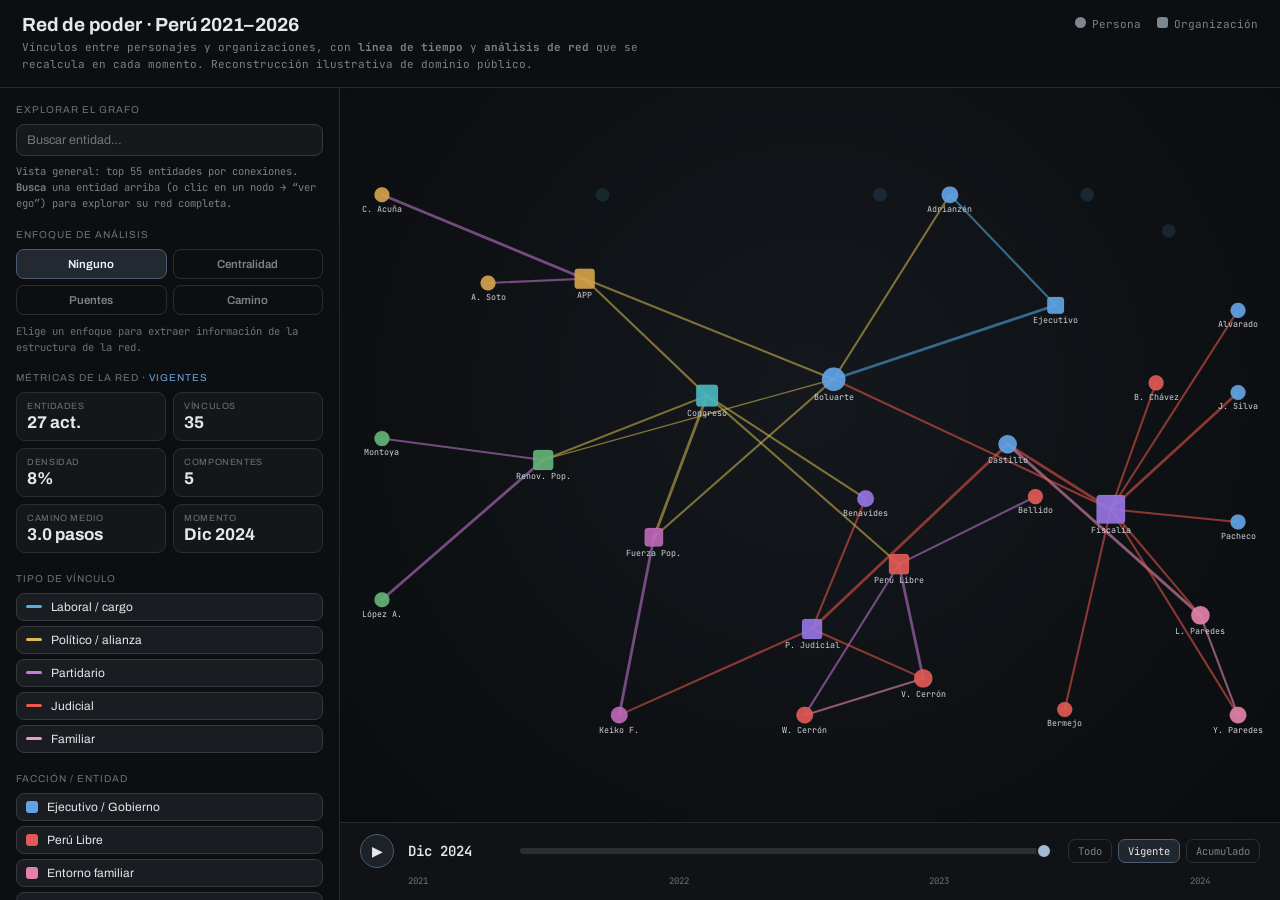
==== src/app/web/red_temporal.html @ f6dc5569 "front" ====
<!DOCTYPE html>
<html lang="es">
<head>
<meta charset="utf-8">
<meta name="viewport" content="width=device-width, initial-scale=1">
<title>Red de poder · Perú 2021–2026 (temporal)</title>
<link rel="preconnect" href="https://fonts.googleapis.com">
<link href="https://fonts.googleapis.com/css2?family=Archivo:wght@400;500;600;700&family=JetBrains+Mono:wght@400;500&display=swap" rel="stylesheet">
<style>
  *{box-sizing:border-box}
  body{margin:0}
  :root{
    --bg:oklch(0.165 0.006 255); --panel:oklch(0.20 0.008 255); --panel2:oklch(0.205 0.012 255);
    --line:oklch(0.28 0.01 255); --txt:oklch(0.93 0.005 250); --mut:oklch(0.6 0.01 250);
    --mut2:oklch(0.55 0.01 250); --accent:oklch(0.47 0.04 255);
  }
  html,body{height:100%}
  body{background:var(--bg);color:var(--txt);font-family:Archivo,system-ui,sans-serif;overflow:hidden}
  ::-webkit-scrollbar{width:10px;height:10px}
  ::-webkit-scrollbar-thumb{background:oklch(0.36 0.01 255);border-radius:6px}
  ::-webkit-scrollbar-track{background:transparent}
  .mono{font-family:'JetBrains Mono',monospace}
  .app{height:100vh;width:100%;display:flex;flex-direction:column}
  .head{display:flex;align-items:flex-start;justify-content:space-between;gap:24px;padding:14px 22px;border-bottom:1px solid var(--line);flex:none}
  .title{font-size:19px;font-weight:700;letter-spacing:-0.01em}
  .sub{font-size:11px;color:var(--mut);margin-top:4px;max-width:640px;line-height:1.55}
  .legend{display:flex;gap:16px;align-items:center;flex:none;padding-top:3px;font-size:11px;color:var(--mut)}
  .legend span.dot{width:11px;height:11px;border-radius:50%;background:oklch(0.62 0.02 250);display:inline-block;margin-right:6px}
  .legend span.sq{width:11px;height:11px;border-radius:3px;background:oklch(0.62 0.02 250);display:inline-block;margin-right:6px}
  .body{flex:1;display:flex;min-height:0}
  .side{width:340px;flex:none;border-right:1px solid var(--line);overflow-y:auto;padding:16px 16px 30px}
  .secLbl{font-size:10px;letter-spacing:0.1em;text-transform:uppercase;color:var(--mut2);margin-bottom:9px}
  .grid2{display:grid;grid-template-columns:1fr 1fr;gap:6px;margin-bottom:9px}
  .grid3{display:grid;grid-template-columns:1fr 1fr 1fr;gap:5px;margin-bottom:11px}
  .lensBtn{text-align:center;padding:8px 6px;border-radius:8px;font-size:11.5px;font-weight:600;cursor:pointer;border:1px solid oklch(0.3 0.01 255);color:var(--mut)}
  .lensBtn.on{border-color:var(--accent);background:oklch(0.28 0.016 255);color:oklch(0.96 0.01 250)}
  .metBtn{text-align:center;padding:6px 4px;border-radius:7px;font-size:11px;font-weight:600;cursor:pointer;border:1px solid oklch(0.3 0.01 255);color:var(--mut)}
  .metBtn.on{border-color:var(--accent);background:oklch(0.28 0.016 255);color:oklch(0.96 0.01 250)}
  .lensHint{font-size:10.5px;color:var(--mut2);font-family:'JetBrains Mono',monospace;line-height:1.5;margin-bottom:16px}
  .insight{border:1px solid oklch(0.33 0.018 250);background:var(--panel2);border-radius:9px;padding:10px 11px;margin-bottom:12px;font-size:11.5px;line-height:1.45;color:oklch(0.84 0.01 250)}
  .rankrow{display:flex;align-items:center;gap:8px;padding:5px 7px;border-radius:7px;cursor:pointer}
  .rankrow .rk{font-family:'JetBrains Mono',monospace;font-size:10px;color:var(--mut2);width:15px;flex:none;text-align:right}
  .rankrow .sw{width:9px;height:9px;border-radius:2px;flex:none}
  .rankrow .lbl{font-size:12px;line-height:1.2;white-space:nowrap;overflow:hidden;text-overflow:ellipsis}
  .rankrow .barbg{height:4px;border-radius:2px;margin-top:4px;background:oklch(0.3 0.01 255);overflow:hidden}
  .rankrow .bar{height:100%;border-radius:2px}
  .rankrow .sc{font-family:'JetBrains Mono',monospace;font-size:10.5px;color:oklch(0.72 0.01 250);flex:none}
  .crit{font-size:8.5px;font-family:'JetBrains Mono',monospace;letter-spacing:0.04em;color:oklch(0.78 0.16 28);border:1px solid oklch(0.5 0.14 28);border-radius:4px;padding:1px 4px;flex:none}
  .selrow{background:oklch(0.27 0.013 255)}
  .sel2{background:oklch(0.21 0.009 255);color:oklch(0.92 0.01 250);border:1px solid oklch(0.34 0.01 255);border-radius:8px;padding:8px 10px;font-size:12.5px;font-family:Archivo,sans-serif;width:100%}
  .pathbox{border:1px solid oklch(0.33 0.018 250);background:var(--panel2);border-radius:9px;padding:11px 12px}
  .cards{display:grid;grid-template-columns:1fr 1fr;gap:7px;margin-bottom:20px}
  .card{border:1px solid oklch(0.3 0.01 255);background:var(--panel);border-radius:9px;padding:8px 10px}
  .card .l{font-size:9px;letter-spacing:0.07em;text-transform:uppercase;color:var(--mut2)}
  .card .v{font-size:17px;font-weight:700;margin-top:2px}
  .chips{display:flex;flex-direction:column;gap:5px;margin-bottom:20px}
  .chip{display:flex;align-items:center;gap:9px;padding:6px 9px;border-radius:8px;cursor:pointer;border:1px solid transparent;font-size:12px}
  .chip.on{border-color:oklch(0.34 0.01 255);background:oklch(0.225 0.009 255)}
  .chip.off{opacity:0.4}
  .chip .bar{width:16px;height:3px;border-radius:2px;display:inline-block;flex:none}
  .chip .sw{width:12px;height:12px;border-radius:3px;display:inline-block;flex:none}
  .selbox{border:1px solid oklch(0.33 0.01 255);background:var(--panel);border-radius:11px;padding:13px;margin-bottom:20px}
  .selbox .top{display:flex;justify-content:space-between;align-items:flex-start;gap:10px}
  .selbox .name{font-weight:700;font-size:15px}
  .selbox .x{cursor:pointer;color:var(--mut);font-size:18px;line-height:0.8}
  .selbox .meta{font-size:10.5px;color:var(--mut);margin-top:6px}
  .rel{display:flex;gap:9px;align-items:flex-start;margin-top:9px}
  .rel .d{width:7px;height:7px;border-radius:50%;margin-top:5px;flex:none}
  .rel .c{font-size:12.5px;font-weight:500;line-height:1.25}
  .rel .p{font-size:10px;color:var(--mut);margin-top:1px}
  .graph{flex:1;min-width:0;position:relative;background:radial-gradient(circle at 50% 38%, oklch(0.205 0.011 258), oklch(0.15 0.006 255));display:flex;flex-direction:column}
  .svgwrap{flex:1;position:relative;min-height:0}
  .svgwrap svg{position:absolute;inset:0;width:100%;height:100%;display:block}
  .timebar{flex:none;border-top:1px solid var(--line);background:oklch(0.18 0.007 255);padding:11px 20px 13px;display:flex;flex-direction:column;gap:7px}
  .timerow{display:flex;align-items:center;gap:14px}
  .play{width:34px;height:34px;border-radius:50%;border:1px solid var(--accent);background:oklch(0.25 0.015 255);color:var(--txt);cursor:pointer;font-size:14px;flex:none;display:flex;align-items:center;justify-content:center}
  .play:hover{background:oklch(0.3 0.02 255)}
  .tmonth{font-family:'JetBrains Mono',monospace;font-size:14px;font-weight:600;min-width:96px;flex:none}
  .slider{flex:1;-webkit-appearance:none;appearance:none;height:6px;border-radius:4px;background:oklch(0.3 0.01 255);outline:none}
  .slider::-webkit-slider-thumb{-webkit-appearance:none;width:16px;height:16px;border-radius:50%;background:oklch(0.78 0.04 250);cursor:pointer;border:2px solid oklch(0.2 0.01 255)}
  .slider::-moz-range-thumb{width:16px;height:16px;border-radius:50%;background:oklch(0.78 0.04 250);cursor:pointer;border:2px solid oklch(0.2 0.01 255)}
  .tmodes{display:flex;gap:6px;align-items:center}
  .tmode{font-size:10.5px;padding:4px 9px;border-radius:7px;cursor:pointer;border:1px solid oklch(0.3 0.01 255);color:var(--mut);font-family:'JetBrains Mono',monospace}
  .tmode.on{border-color:var(--accent);background:oklch(0.27 0.016 255);color:var(--txt)}
  .ticks{display:flex;justify-content:space-between;font-size:9px;color:var(--mut2);font-family:'JetBrains Mono',monospace;padding:0 50px 0 48px}
  .hint{font-size:10px;color:oklch(0.5 0.01 250);font-family:'JetBrains Mono',monospace;line-height:1.7;border-top:1px solid oklch(0.26 0.01 255);padding-top:13px}
</style>
</head>
<body>
<div class="app">
  <div class="head">
    <div>
      <div class="title">Red de poder · Perú 2021–2026</div>
      <div class="sub mono">Vínculos entre personajes y organizaciones, con <b>línea de tiempo</b> y <b>análisis de red</b> que se recalcula en cada momento. Reconstrucción ilustrativa de dominio público.</div>
    </div>
    <div class="legend mono">
      <span><span class="dot"></span>Persona</span>
      <span><span class="sq"></span>Organización</span>
    </div>
  </div>

  <div class="body">
    <div class="side">
      <div class="secLbl">Explorar el grafo</div>
      <div style="position:relative;margin-bottom:8px">
        <input id="search" type="search" placeholder="Buscar entidad…" autocomplete="off"
          style="width:100%;background:oklch(0.21 0.009 255);color:var(--txt);border:1px solid oklch(0.34 0.01 255);border-radius:8px;padding:8px 10px;font-size:12.5px;font-family:Archivo,sans-serif">
        <div id="searchres" style="position:absolute;left:0;right:0;top:38px;z-index:5;background:oklch(0.19 0.008 255);border:1px solid var(--line);border-radius:8px;overflow:hidden;display:none;max-height:220px;overflow-y:auto"></div>
      </div>
      <div id="focusbar" style="margin-bottom:18px"></div>

      <div class="secLbl">Enfoque de análisis</div>
      <div class="grid2" id="lenses"></div>
      <div class="lensHint" id="lensHint"></div>
      <div id="lensPanel"></div>

      <div class="secLbl">Métricas de la red <span id="m-temporal" style="color:oklch(0.7 0.1 250)"></span></div>
      <div class="cards" id="cards"></div>

      <div id="selwrap"></div>

      <div class="secLbl">Tipo de vínculo</div>
      <div class="chips" id="types"></div>

      <div class="secLbl">Facción / entidad</div>
      <div class="chips" id="facs"></div>

      <div class="hint" id="hint">Clic en un nodo para enfocarlo · arrástralo para reordenar · usa el deslizador para viajar en el tiempo. Los análisis se recalculan según el mes elegido.</div>
    </div>

    <div class="graph">
      <div class="svgwrap">
        <svg id="svg" viewBox="0 0 1120 720" preserveAspectRatio="xMidYMid meet"></svg>
      </div>
      <div class="timebar">
        <div class="timerow">
          <button class="play" id="play" title="Reproducir evolución">▶</button>
          <div class="tmonth mono" id="tmonth">—</div>
          <input type="range" class="slider" id="slider" min="0" max="0" value="0" step="1">
          <div class="tmodes">
            <div class="tmode" id="mode-off" title="Mostrar toda la red sin filtro temporal">Todo</div>
            <div class="tmode on" id="mode-vig" title="Relaciones vigentes en ese mes">Vigente</div>
            <div class="tmode" id="mode-acc" title="Todas las relaciones hasta ese mes (acumulado)">Acumulado</div>
          </div>
        </div>
        <div class="ticks" id="ticks"></div>
      </div>
    </div>
  </div>
</div>

<script>
"use strict";
// ===================== DATOS (ilustrativos, dominio público) =====================
const FAC = {
  gobierno:{n:'Ejecutivo / Gobierno',c:'oklch(0.70 0.12 250)'},
  peruLibre:{n:'Perú Libre',c:'oklch(0.64 0.17 25)'},
  familia:{n:'Entorno familiar',c:'oklch(0.72 0.13 355)'},
  fujimorismo:{n:'Fujimorismo',c:'oklch(0.64 0.15 330)'},
  renovacion:{n:'Renovación Popular',c:'oklch(0.70 0.12 150)'},
  app:{n:'Alianza para el Progreso',c:'oklch(0.74 0.12 78)'},
  congreso:{n:'Congreso',c:'oklch(0.72 0.10 205)'},
  justicia:{n:'Justicia / Fiscalía',c:'oklch(0.64 0.16 295)'}
};
const facOrder=['gobierno','peruLibre','familia','fujimorismo','renovacion','app','congreso','justicia'];
const facIndex={}; facOrder.forEach((f,i)=>facIndex[f]=i);
const TYPE = {
  laboral:{n:'Laboral / cargo',c:'oklch(0.72 0.11 235)'},
  politico:{n:'Político / alianza',c:'oklch(0.80 0.13 95)'},
  partidario:{n:'Partidario',c:'oklch(0.70 0.15 320)'},
  judicial:{n:'Judicial',c:'oklch(0.66 0.19 28)'},
  familiar:{n:'Familiar',c:'oklch(0.78 0.12 352)'}
};
const ENT = [
  {id:'castillo',label:'Pedro Castillo',sl:'Castillo',type:'person',fac:'gobierno'},
  {id:'boluarte',label:'Dina Boluarte',sl:'Boluarte',type:'person',fac:'gobierno'},
  {id:'mvasquez',label:'Mirtha Vásquez',sl:'M. Vásquez',type:'person',fac:'gobierno'},
  {id:'atorres',label:'Aníbal Torres',sl:'A. Torres',type:'person',fac:'gobierno'},
  {id:'otarola',label:'Alberto Otárola',sl:'Otárola',type:'person',fac:'gobierno'},
  {id:'adrianzen',label:'Gustavo Adrianzén',sl:'Adrianzén',type:'person',fac:'gobierno'},
  {id:'jsilva',label:'Juan Silva',sl:'J. Silva',type:'person',fac:'gobierno'},
  {id:'galvarado',label:'Geiner Alvarado',sl:'Alvarado',type:'person',fac:'gobierno'},
  {id:'bpacheco',label:'Bruno Pacheco',sl:'Pacheco',type:'person',fac:'gobierno'},
  {id:'cerronV',label:'Vladimir Cerrón',sl:'V. Cerrón',type:'person',fac:'peruLibre'},
  {id:'cerronW',label:'Waldemar Cerrón',sl:'W. Cerrón',type:'person',fac:'peruLibre'},
  {id:'bellido',label:'Guido Bellido',sl:'Bellido',type:'person',fac:'peruLibre'},
  {id:'bchavez',label:'Betssy Chávez',sl:'B. Chávez',type:'person',fac:'peruLibre'},
  {id:'bermejo',label:'Guillermo Bermejo',sl:'Bermejo',type:'person',fac:'peruLibre'},
  {id:'lparedes',label:'Lilia Paredes',sl:'L. Paredes',type:'person',fac:'familia'},
  {id:'yparedes',label:'Yenifer Paredes',sl:'Y. Paredes',type:'person',fac:'familia'},
  {id:'keiko',label:'Keiko Fujimori',sl:'Keiko F.',type:'person',fac:'fujimorismo'},
  {id:'lopezaliaga',label:'Rafael López Aliaga',sl:'López A.',type:'person',fac:'renovacion'},
  {id:'montoya',label:'Jorge Montoya',sl:'Montoya',type:'person',fac:'renovacion'},
  {id:'asoto',label:'Alejandro Soto',sl:'A. Soto',type:'person',fac:'app'},
  {id:'acesar',label:'César Acuña',sl:'C. Acuña',type:'person',fac:'app'},
  {id:'jwilliams',label:'José Williams',sl:'Williams',type:'person',fac:'congreso'},
  {id:'benavides',label:'Patricia Benavides',sl:'Benavides',type:'person',fac:'justicia'},
  {id:'ejecutivo',label:'Poder Ejecutivo',sl:'Ejecutivo',type:'org',fac:'gobierno'},
  {id:'perulibre',label:'Perú Libre',sl:'Perú Libre',type:'org',fac:'peruLibre'},
  {id:'fuerzaPop',label:'Fuerza Popular',sl:'Fuerza Pop.',type:'org',fac:'fujimorismo'},
  {id:'renovPop',label:'Renovación Popular',sl:'Renov. Pop.',type:'org',fac:'renovacion'},
  {id:'appPart',label:'Alianza para el Progreso',sl:'APP',type:'org',fac:'app'},
  {id:'congreso',label:'Congreso de la República',sl:'Congreso',type:'org',fac:'congreso'},
  {id:'fiscalia',label:'Ministerio Público',sl:'Fiscalía',type:'org',fac:'justicia'},
  {id:'judicial',label:'Poder Judicial',sl:'P. Judicial',type:'org',fac:'justicia'}
];
const R=(s,t,k,w,start,end,label)=>({s,t,k,w,start,end,label});
const REL = [
  R('castillo','ejecutivo','laboral',3,'2021-07','2022-12','Presidente de la República'),
  R('castillo','perulibre','partidario',3,'2021-07','2022-06','Electo por Perú Libre'),
  R('castillo','congreso','politico',3,'2021-07','2022-12','Tensión y vacancias'),
  R('bellido','ejecutivo','laboral',2,'2021-07','2021-10','PCM (primer gabinete)'),
  R('bellido','castillo','politico',2,'2021-07','2021-10','Aliado inicial'),
  R('bellido','perulibre','partidario',2,'2021-07','2024-12','Militante PL'),
  R('mvasquez','ejecutivo','laboral',2,'2021-10','2022-02','PCM'),
  R('mvasquez','castillo','politico',2,'2021-10','2022-02','Gabinete'),
  R('atorres','ejecutivo','laboral',2,'2022-02','2022-11','PCM'),
  R('atorres','castillo','politico',2,'2022-02','2022-12','Aliado cercano'),
  R('bchavez','ejecutivo','laboral',2,'2022-11','2022-12','PCM'),
  R('bchavez','castillo','politico',3,'2022-11','2022-12','Mensaje del 7-Dic'),
  R('bchavez','fiscalia','judicial',2,'2022-12',null,'Investigación'),
  R('castillo','fiscalia','judicial',3,'2022-12',null,'Investigación por rebelión'),
  R('castillo','judicial','judicial',3,'2022-12',null,'Prisión preventiva'),
  R('bpacheco','castillo','laboral',2,'2021-07','2021-11','Secretario de Palacio'),
  R('bpacheco','fiscalia','judicial',2,'2021-11',null,'Colaborador / investigación'),
  R('jsilva','ejecutivo','laboral',2,'2021-07','2022-05','Min. Transportes'),
  R('jsilva','fiscalia','judicial',3,'2022-05',null,'Investigación'),
  R('galvarado','ejecutivo','laboral',2,'2021-08','2022-12','Min. Vivienda'),
  R('galvarado','fiscalia','judicial',2,'2022-09',null,'Investigación'),
  R('lparedes','castillo','familiar',3,'2021-07',null,'Esposa'),
  R('yparedes','lparedes','familiar',2,'2021-07',null,'Hermana'),
  R('yparedes','fiscalia','judicial',2,'2022-08',null,'Investigación'),
  R('lparedes','fiscalia','judicial',2,'2022-08',null,'Investigación'),
  R('cerronV','perulibre','partidario',3,'2021-07',null,'Secretario general'),
  R('cerronW','perulibre','partidario',2,'2021-07',null,'Congresista PL'),
  R('cerronW','cerronV','familiar',2,'2021-07',null,'Hermano'),
  R('bermejo','perulibre','partidario',2,'2021-07','2023-12','Congresista'),
  R('bermejo','fiscalia','judicial',2,'2021-09',null,'Investigación'),
  R('cerronV','judicial','judicial',2,'2023-10',null,'Requisitoria / prófugo'),
  R('castillo','cerronV','politico',2,'2021-07','2021-12','Tensión Ejecutivo–PL'),
  R('boluarte','ejecutivo','laboral',3,'2022-12',null,'Presidenta'),
  R('boluarte','castillo','politico',2,'2021-07','2022-12','Fórmula presidencial'),
  R('boluarte','perulibre','partidario',1,'2021-07','2022-01','Expulsada de PL'),
  R('otarola','ejecutivo','laboral',3,'2022-12','2024-03','PCM'),
  R('otarola','boluarte','politico',3,'2022-12','2024-03','Mano derecha'),
  R('adrianzen','ejecutivo','laboral',2,'2024-03',null,'PCM'),
  R('adrianzen','boluarte','politico',2,'2024-03',null,'Gabinete'),
  R('boluarte','fiscalia','judicial',2,'2024-03',null,'Caso Rolex'),
  R('jwilliams','congreso','laboral',2,'2022-07','2023-07','Presidente del Congreso'),
  R('asoto','congreso','laboral',2,'2023-07','2024-07','Presidente del Congreso'),
  R('asoto','appPart','partidario',2,'2021-07',null,'Bancada APP'),
  R('acesar','appPart','partidario',3,'2021-07',null,'Fundador APP'),
  R('keiko','fuerzaPop','partidario',3,'2021-07',null,'Lideresa'),
  R('keiko','judicial','judicial',2,'2021-07',null,'Caso Cócteles'),
  R('fuerzaPop','congreso','politico',3,'2021-07',null,'Bancada / oposición'),
  R('lopezaliaga','renovPop','partidario',3,'2021-07',null,'Líder'),
  R('montoya','renovPop','partidario',2,'2021-07','2024-12','Congresista'),
  R('fuerzaPop','boluarte','politico',2,'2023-01',null,'Gobernabilidad'),
  R('appPart','boluarte','politico',2,'2023-01',null,'Alianza'),
  R('renovPop','boluarte','politico',1,'2023-01',null,'Soporte parcial'),
  R('benavides','fiscalia','laboral',3,'2022-08','2023-12','Fiscal de la Nación'),
  R('benavides','judicial','judicial',2,'2023-12',null,'Destitución / investigación'),
  R('benavides','congreso','politico',2,'2023-09',null,'Denuncias constitucionales'),
  R('appPart','congreso','politico',2,'2021-07',null,'Bancada'),
  R('renovPop','congreso','politico',2,'2021-07',null,'Bancada'),
  R('perulibre','congreso','politico',2,'2021-07',null,'Bancada')
];
const id2ent={}; ENT.forEach(e=>id2ent[e.id]=e);

// ===================== TIEMPO =====================
const MESES=['Ene','Feb','Mar','Abr','May','Jun','Jul','Ago','Set','Oct','Nov','Dic'];
const miOf=(s)=>{const a=s.split('-');return (Number(a[0])-2021)*12+(Number(a[1])-1);};
const monthLabel=(mi)=>{const y=2021+Math.floor(mi/12);const m=((mi%12)+12)%12;return MESES[m]+' '+y;};
let MIN=9999,MAX=-9999;
REL.forEach(r=>{const a=miOf(r.start);const b=r.end?miOf(r.end):a;MIN=Math.min(MIN,a);MAX=Math.max(MAX,b);});

// ===================== ESTADO =====================
const S = {
  selected:null, t:MAX, mode:'vig', playing:false,           // mode: off | vig | acc
  lens:'ninguno', cMetric:'grado', pathFrom:'', pathTo:'',    // lens: ninguno|centralidad|puentes|camino
  focus:null,                                                // entidad enfocada (ego-grafo); null = vista general top-K
  types:{laboral:true,politico:true,partidario:true,judicial:true,familiar:true},
  facs:Object.fromEntries(facOrder.map(f=>[f,true]))
};
const pos={}; let drag=null, playTimer=null, anaCache=null;
let VIS=new Set();          // entidades visibles actuales (ego del foco, o top-K)
const TOPK=55;              // nº de entidades en la vista general (sin foco)

// Conjunto visible: ego del foco (vecinos directos) o, sin foco, top-K por grado.
function egoSet(){
  if(S.focus && id2ent[S.focus]){
    const ego=new Set([S.focus]);
    for(const r of REL){ if(r.s===S.focus)ego.add(r.t); else if(r.t===S.focus)ego.add(r.s); }
    return ego;
  }
  const deg={};
  for(const r of REL){ deg[r.s]=(deg[r.s]||0)+1; deg[r.t]=(deg[r.t]||0)+1; }
  return new Set(ENT.map(e=>e.id).sort((a,b)=>(deg[b]||0)-(deg[a]||0)).slice(0,TOPK));
}
// Cambiar el foco: recalcula visibles, re-acomoda el layout de ese subconjunto.
function setFocus(id){
  S.focus = id || null;
  if(S.focus){ S.selected=S.focus; }
  VIS = egoSet();
  runLayout(VIS);
  render();
}

// ===================== LAYOUT (Fruchterman–Reingold) =====================
function runLayout(idsSet){
  const W=1120,H=720;
  const ents = idsSet ? ENT.filter(e=>idsSet.has(e.id)) : ENT;
  const n=ents.length; if(!n)return;
  const idset = idsSet || new Set(ents.map(e=>e.id));
  const facAng={}; facOrder.forEach((f,i)=>facAng[f]=i/facOrder.length*Math.PI*2);
  const P={};
  ents.forEach(e=>{const a=facAng[e.fac]+(Math.random()-0.5)*0.7;const rr=170+Math.random()*130;P[e.id]={x:W/2+Math.cos(a)*rr,y:H/2+Math.sin(a)*rr};});
  const links=REL.filter(r=>idset.has(r.s)&&idset.has(r.t)).map(r=>[r.s,r.t]);
  const k=Math.sqrt(W*H/n)*0.82; let temp=W/8;
  for(let it=0;it<520;it++){
    const disp={}; ents.forEach(e=>disp[e.id]={x:0,y:0});
    for(let i=0;i<n;i++)for(let j=i+1;j<n;j++){
      const a=P[ents[i].id],b=P[ents[j].id];let dx=a.x-b.x,dy=a.y-b.y;let d=Math.sqrt(dx*dx+dy*dy)||0.01;
      const f=k*k/d,ux=dx/d,uy=dy/d;
      disp[ents[i].id].x+=ux*f;disp[ents[i].id].y+=uy*f;disp[ents[j].id].x-=ux*f;disp[ents[j].id].y-=uy*f;
    }
    for(const [s,t] of links){const a=P[s],b=P[t];if(!a||!b)continue;let dx=a.x-b.x,dy=a.y-b.y;let d=Math.sqrt(dx*dx+dy*dy)||0.01;const f=d*d/k,ux=dx/d,uy=dy/d;disp[s].x-=ux*f;disp[s].y-=uy*f;disp[t].x+=ux*f;disp[t].y+=uy*f;}
    ents.forEach(e=>{const p=P[e.id];disp[e.id].x-=(p.x-W/2)*0.018;disp[e.id].y-=(p.y-H/2)*0.018;});
    ents.forEach(e=>{const p=P[e.id],dp=disp[e.id];let d=Math.sqrt(dp.x*dp.x+dp.y*dp.y)||0.01;const m=Math.min(d,temp);p.x+=dp.x/d*m;p.y+=dp.y/d*m;p.x=Math.max(50,Math.min(W-50,p.x));p.y=Math.max(50,Math.min(H-50,p.y));});
    temp*=0.985;
  }
  ents.forEach(e=>pos[e.id]={x:P[e.id].x,y:P[e.id].y});
}

// ===================== FILTRO TEMPORAL =====================
const TWIN=2;  // ventana (meses) para "vigente" con datos de eventos puntuales
function relEnTiempo(r){
  if(S.mode==='off') return true;
  if(r.monthsIdx){  // datos REALES: relación con actividad en meses puntuales
    if(S.mode==='acc') return r.monthsIdx.some(m=>m<=S.t);
    return r.monthsIdx.some(m=>m>=S.t-TWIN && m<=S.t);
  }
  const a=miOf(r.start), b=r.end?miOf(r.end):MAX;  // datos ilustrativos: intervalos
  if(S.mode==='acc') return a<=S.t;
  return a<=S.t && S.t<=b;
}
function relVisible(r){
  return VIS.has(r.s) && VIS.has(r.t)
    && S.types[r.k] && S.facs[id2ent[r.s].fac] && S.facs[id2ent[r.t].fac] && relEnTiempo(r);
}

// ===================== ANÁLISIS DE RED (sobre la red VISIBLE = temporal-aware) =====================
function computeAnalysis(){
  const key=JSON.stringify([S.facs,S.types,S.t,S.mode,S.focus]);
  if(anaCache && anaCache.key===key) return anaCache.data;
  const ids=ENT.filter(e=>VIS.has(e.id) && S.facs[e.fac]).map(e=>e.id);
  const idset=new Set(ids);
  const adj=new Map(); ids.forEach(id=>adj.set(id,new Set()));
  for(const r of REL){ if(!relVisible(r))continue; if(idset.has(r.s)&&idset.has(r.t)){adj.get(r.s).add(r.t);adj.get(r.t).add(r.s);} }
  const edges=[]; for(const id of ids)for(const nb of adj.get(id))if(id<nb)edges.push([id,nb]);
  const deg={}; ids.forEach(id=>deg[id]=adj.get(id).size);

  // betweenness (Brandes)
  const btw={}; ids.forEach(v=>btw[v]=0);
  for(const s of ids){
    const stack=[],pred={},sigma={},dist={};
    ids.forEach(v=>{pred[v]=[];sigma[v]=0;dist[v]=-1;});
    sigma[s]=1;dist[s]=0;const q=[s];
    while(q.length){const v=q.shift();stack.push(v);
      for(const w of adj.get(v)){ if(dist[w]<0){dist[w]=dist[v]+1;q.push(w);} if(dist[w]===dist[v]+1){sigma[w]+=sigma[v];pred[w].push(v);} }}
    const delta={};ids.forEach(v=>delta[v]=0);
    while(stack.length){const w=stack.pop();for(const v of pred[w])delta[v]+=(sigma[v]/sigma[w])*(1+delta[w]);if(w!==s)btw[w]+=delta[w];}
  }
  ids.forEach(v=>btw[v]/=2);

  // PageRank
  const N=ids.length||1,d=0.85;let pr={};ids.forEach(v=>pr[v]=1/N);
  for(let it=0;it<60;it++){
    const np={};let dangling=0;
    ids.forEach(v=>{if(adj.get(v).size===0)dangling+=pr[v];});
    ids.forEach(v=>{np[v]=(1-d)/N+d*dangling/N;});
    ids.forEach(v=>{const nb=adj.get(v);if(nb.size>0){const share=pr[v]/nb.size;nb.forEach(w=>{np[w]+=d*share;});}});
    pr=np;
  }

  // componentes
  const seen=new Set();let comp=0;
  for(const s of ids){if(seen.has(s))continue;comp++;const q=[s];seen.add(s);while(q.length){const v=q.shift();for(const w of adj.get(v))if(!seen.has(w)){seen.add(w);q.push(w);}}}

  // camino medio
  let totD=0,totP=0;
  for(const s of ids){const dist={};dist[s]=0;const q=[s];while(q.length){const v=q.shift();for(const w of adj.get(v))if(dist[w]===undefined){dist[w]=dist[v]+1;q.push(w);}}for(const kk in dist)if(kk!==s){totD+=dist[kk];totP++;}}
  const avgPath=totP>0?totD/totP:null;

  // puntos de articulación (Tarjan)
  const ap=new Set(),visited=new Set(),disc={},low={};const timer={t:0};
  const dfs=(u,parent)=>{visited.add(u);disc[u]=low[u]=timer.t++;let children=0;
    for(const v of adj.get(u)){
      if(!visited.has(v)){children++;dfs(v,u);low[u]=Math.min(low[u],low[v]);if(parent!==null&&low[v]>=disc[u])ap.add(u);}
      else if(v!==parent){low[u]=Math.min(low[u],disc[v]);}
    }
    if(parent===null&&children>1)ap.add(u);
  };
  for(const s of ids)if(!visited.has(s))dfs(s,null);

  let crossCount=0;for(const [a,b] of edges)if(id2ent[a].fac!==id2ent[b].fac)crossCount++;
  const maxBtw=Math.max(0.0001,...ids.map(id=>btw[id]||0));
  const data={ids,idset,adj,edges,deg,btw,pr,comp,avgPath,ap,crossCount,maxBtw};
  anaCache={key,data};
  return data;
}
function bfsPath(a,b,adj){if(!adj.get(a)||!adj.get(b))return null;const prev={};prev[a]=a;const q=[a];
  while(q.length){const v=q.shift();if(v===b){const path=[b];let c=b;while(c!==a){c=prev[c];path.push(c);}return path.reverse();}
    for(const w of adj.get(v))if(prev[w]===undefined){prev[w]=v;q.push(w);}}return null;}
function relTypeBetween(a,b){for(const r of REL){if(((r.s===a&&r.t===b)||(r.s===b&&r.t===a))&&relVisible(r))return r.pred||TYPE[r.k].n;}return '';}

// ===================== RENDER =====================
const $=(id)=>document.getElementById(id);
function esc(s){return String(s==null?'':s).replace(/[&<>"]/g,c=>({'&':'&amp;','<':'&lt;','>':'&gt;','"':'&quot;'}[c]));}
const _norm=(s)=>String(s||'').toLowerCase().normalize('NFD').replace(/[̀-ͯ]/g,'');

function render(){
  const A=computeAnalysis();
  const {ids,idset,adj,edges,deg,btw,pr,comp,avgPath,ap,crossCount,maxBtw}=A;
  const sel=S.selected, lens=S.lens;
  const mMap=S.cMetric==='intermediacion'?btw:S.cMetric==='influencia'?pr:deg;
  const maxMetric=Math.max(0.0001,...ids.map(id=>mMap[id]||0));
  const nbr=new Set(); if(sel&&adj.get(sel))adj.get(sel).forEach(x=>nbr.add(x));

  // camino
  const pathNodeSet=new Set(),pathPairs=new Set();
  let pathFound=false,pathNone=false,pathSummary='',pathLine=[];
  if(lens==='camino'){
    const from=S.pathFrom,to=S.pathTo;
    if(from&&to&&from!==to&&idset.has(from)&&idset.has(to)){
      const path=bfsPath(from,to,adj);
      if(path){pathFound=true;path.forEach(id=>pathNodeSet.add(id));
        for(let i=0;i<path.length-1;i++){const a=path[i],b=path[i+1];pathPairs.add(a<b?a+'|'+b:b+'|'+a);}
        const steps=path.length-1;pathSummary=steps+' paso'+(steps===1?'':'s')+' de separación';
        pathLine=path.map((id,i)=>{const e=id2ent[id];let via='';if(i<path.length-1)via=relTypeBetween(id,path[i+1]);return {label:e.label,color:FAC[e.fac].c,via};});
      } else {pathNone=true;pathSummary='Sin conexión entre ambos en este momento.';}
    } else if(from&&to&&from===to){pathNone=true;pathSummary='Elige dos entidades distintas.';}
  }

  // ---- aristas ----
  let edgesSvg='';
  for(const r of REL){
    if(!relVisible(r))continue;
    const a=pos[r.s],b=pos[r.t]; if(!a||!b)continue;
    const cross=id2ent[r.s].fac!==id2ent[r.t].fac;
    const key=r.s<r.t?r.s+'|'+r.t:r.t+'|'+r.s, onPath=pathPairs.has(key);
    let stroke=TYPE[r.k].c, width=0.8+r.w*0.85, opacity=0.55;
    if(lens==='puentes'){ opacity=cross?0.9:0.1; if(cross)width+=0.5; }
    else if(lens==='camino'){ opacity=onPath?1:0.05; if(onPath){stroke='oklch(0.95 0.01 250)';width=Math.max(width,2.6);} }
    else if(lens==='centralidad'){ opacity=0.3; }
    if(sel&&lens!=='camino'){ if(r.s===sel||r.t===sel)opacity=Math.max(opacity,0.9); else opacity*=0.12; }
    edgesSvg+=`<path d="M${a.x} ${a.y} L${b.x} ${b.y}" fill="none" stroke="${stroke}" stroke-width="${width}" opacity="${opacity}" stroke-linecap="round"></path>`;
  }

  // ---- nodos ----
  let nodesSvg='';
  ENT.forEach(e=>{
    if(!VIS.has(e.id))return;
    const p=pos[e.id]; if(!p)return;
    const vis=S.facs[e.fac], dg=deg[e.id]||0;
    let r;
    if(lens==='centralidad') r=7+24*((mMap[e.id]||0)/maxMetric);
    else if(lens==='puentes') r=8+16*((btw[e.id]||0)/maxBtw);
    else r=8+Math.min(dg,12)*1.0;
    r=Math.max(r,6);
    let opacity=0.92, ring='rgba(255,255,255,0.1)', sw=1, halo=false;
    const activo=dg>0||S.mode==='off';
    if(!vis){opacity=0.05;}
    else if(lens==='camino'){const onP=pathNodeSet.has(e.id);opacity=onP?1:0.12;if(e.id===S.pathFrom||e.id===S.pathTo){ring='#fff';sw=2.6;}else if(onP){ring='oklch(0.9 0.02 250)';sw=1.8;}}
    else if(lens==='puentes'){const isAP=ap.has(e.id),bro=(btw[e.id]||0)>0;opacity=isAP?1:(bro?0.82:0.3);if(isAP){ring='#fff';sw=2.2;halo=true;}}
    else if(sel){opacity=e.id===sel?1:(nbr.has(e.id)?0.95:0.16);}
    else if(!activo){opacity=0.14;}
    if(e.id===sel){ring='#fff';sw=2.6;}
    const fill=FAC[e.fac].c, showLabel=vis&&opacity>0.5;
    const haloEl=halo?`<circle cx="${p.x}" cy="${p.y}" r="${r+5}" fill="none" stroke="oklch(0.95 0.02 250)" stroke-width="1.4" opacity="0.45"></circle>`:'';
    const shape=e.type==='org'
      ? `<rect x="${p.x-r}" y="${p.y-r}" width="${r*2}" height="${r*2}" rx="4" fill="${fill}" stroke="${ring}" stroke-width="${sw}"></rect>`
      : `<circle cx="${p.x}" cy="${p.y}" r="${r}" fill="${fill}" stroke="${ring}" stroke-width="${sw}"></circle>`;
    const lbl=showLabel?`<text x="${p.x}" y="${p.y+r+11}" text-anchor="middle" font-family="JetBrains Mono, monospace" font-size="10" fill="oklch(0.92 0.01 250)" style="pointer-events:none">${esc(e.sl)}</text>`:'';
    nodesSvg+=`<g opacity="${opacity}" style="cursor:pointer" data-node="${e.id}">${haloEl}${shape}${lbl}</g>`;
  });
  $('svg').innerHTML=edgesSvg+nodesSvg;

  // ---- lente: selector + panel ----
  const lensDefs=[['ninguno','Ninguno'],['centralidad','Centralidad'],['puentes','Puentes'],['camino','Camino']];
  $('lenses').innerHTML=lensDefs.map(d=>`<div class="lensBtn ${lens===d[0]?'on':''}" data-lens="${d[0]}">${d[1]}</div>`).join('');
  const lensHints={ninguno:'Elige un enfoque para extraer información de la estructura de la red.',centralidad:'Quién ocupa las posiciones más importantes según distintos criterios.',puentes:'Quién conecta facciones que de otro modo estarían separadas.',camino:'Cómo se enlaza un actor con otro y a cuántos pasos de distancia.'};
  $('lensHint').textContent=lensHints[lens];

  let panel='';
  if(lens==='centralidad'){
    const metDefs=[['grado','Grado'],['intermediacion','Intermed.'],['influencia','Influencia']];
    const sorted=ids.map(id=>({id,v:mMap[id]||0})).sort((a,b)=>b.v-a.v).slice(0,10);
    const fmt=(v)=>S.cMetric==='grado'?String(v):S.cMetric==='intermediacion'?String(Math.round(v)):(v*100).toFixed(1)+'%';
    let insight='';
    if(sorted.length&&sorted[0].v>0){const top=id2ent[sorted[0].id].label;
      insight=S.cMetric==='grado'?top+' encabeza la red por número de vínculos directos ('+fmt(sorted[0].v)+').'
        :S.cMetric==='intermediacion'?top+' es el principal punto de paso: por ahí cruza la mayor parte de las conexiones indirectas.'
        :top+' es la entidad más influyente, por estar ligada a otras muy conectadas.';
    } else insight='Sin vínculos en este momento.';
    panel+=`<div class="grid3">${metDefs.map(d=>`<div class="metBtn ${S.cMetric===d[0]?'on':''}" data-metric="${d[0]}">${d[1]}</div>`).join('')}</div>`;
    panel+=`<div class="insight">${esc(insight)}</div>`;
    panel+=sorted.map((row,i)=>{const e=id2ent[row.id];return `<div class="rankrow ${row.id===sel?'selrow':''}" data-sel="${row.id}">
      <span class="rk">${i+1}</span><span class="sw" style="background:${FAC[e.fac].c}"></span>
      <div style="flex:1;min-width:0"><div class="lbl">${esc(e.label)}</div><div class="barbg"><div class="bar" style="width:${row.v/maxMetric*100}%;background:${FAC[e.fac].c}"></div></div></div>
      <span class="sc">${fmt(row.v)}</span></div>`;}).join('');
  } else if(lens==='puentes'){
    const apN=ap.size;
    const crit=apN===0?'No hay puntos únicos de quiebre.':(apN+' actor'+(apN===1?'':'es')+' crítico'+(apN===1?'':'s')+': si desaparece'+(apN===1?'':'n')+', la red se fragmenta.');
    panel+=`<div class="insight">${esc(crossCount)} de ${esc(edges.length)} vínculos cruzan facciones. ${esc(crit)}</div>`;
    const distinctFacs=(id)=>{const s=new Set();adj.get(id).forEach(x=>s.add(id2ent[x].fac));return s.size;};
    const brokers=ids.map(id=>({id,v:btw[id]||0})).filter(x=>x.v>0||ap.has(x.id)).sort((a,b)=>b.v-a.v).slice(0,8);
    panel+=brokers.map((row,i)=>{const e=id2ent[row.id];return `<div class="rankrow ${row.id===sel?'selrow':''}" data-sel="${row.id}">
      <span class="rk">${i+1}</span><span class="sw" style="background:${FAC[e.fac].c}"></span>
      <div style="flex:1;min-width:0"><div style="display:flex;align-items:center;gap:6px"><span class="lbl">${esc(e.label)}</span>${ap.has(row.id)?'<span class="crit">CRÍTICO</span>':''}</div>
      <div class="p mono" style="font-size:9.5px;color:oklch(0.58 0.01 250);margin-top:2px">conecta ${distinctFacs(row.id)} facciones</div></div>
      <span class="sc">${Math.round(row.v)}</span></div>`;}).join('');
    if(!brokers.length) panel+=`<div class="lensHint">Ningún puente en este momento.</div>`;
  } else if(lens==='camino'){
    const entOptions=ids.map(id=>id2ent[id]).sort((a,b)=>(facIndex[a.fac]-facIndex[b.fac])||a.label.localeCompare(b.label));
    const opts=entOptions.map(e=>`<option value="${e.id}">${esc(e.label)}</option>`).join('');
    panel+=`<div style="margin-bottom:9px"><div class="p mono" style="font-size:9.5px;color:var(--mut2);margin-bottom:4px;text-transform:uppercase;letter-spacing:0.06em">Origen</div>
      <select class="sel2" id="pathFrom"><option value="">— elegir —</option>${opts}</select></div>`;
    panel+=`<div style="margin-bottom:12px"><div class="p mono" style="font-size:9.5px;color:var(--mut2);margin-bottom:4px;text-transform:uppercase;letter-spacing:0.06em">Destino</div>
      <select class="sel2" id="pathTo"><option value="">— elegir —</option>${opts}</select></div>`;
    if(pathFound){
      panel+=`<div class="pathbox"><div style="font-size:13px;font-weight:700">${esc(pathSummary)}</div><div style="margin-top:9px">`;
      pathLine.forEach((p,i)=>{panel+=`<div style="display:flex;align-items:center;gap:9px"><span style="width:11px;height:11px;border-radius:3px;background:${p.color};flex:none"></span><span style="font-size:12.5px;font-weight:500">${esc(p.label)}</span></div>`;
        if(p.via)panel+=`<div style="margin-left:5px;border-left:1px solid oklch(0.4 0.01 255);padding:3px 0 3px 14px;font-size:9.5px;color:var(--mut);font-family:'JetBrains Mono',monospace">${esc(p.via)}</div>`;});
      panel+=`</div></div>`;
    } else if(pathNone){ panel+=`<div class="lensHint">${esc(pathSummary)}</div>`; }
  }
  $('lensPanel').innerHTML=panel;
  // restaurar valores de los selects de camino
  if(lens==='camino'){ const pf=$('pathFrom'),pt=$('pathTo'); if(pf)pf.value=S.pathFrom; if(pt)pt.value=S.pathTo; }

  // ---- métricas ----
  let nEdges=0; for(const r of REL) if(relVisible(r)) nEdges++;
  const nNodesActivos=ids.filter(id=>(deg[id]||0)>0).length;
  const dens=ids.length>1?Math.round(2*nEdges/(ids.length*(ids.length-1))*100):0;
  const cards=[
    ['Entidades', S.mode==='off'?String(ids.length):nNodesActivos+' act.'],
    ['Vínculos', String(nEdges)],
    ['Densidad', ids.length>1?dens+'%':'—'],
    ['Componentes', String(comp)],
    ['Camino medio', avgPath!=null?avgPath.toFixed(1)+' pasos':'—'],
    ['Momento', S.mode==='off'?'todo':monthLabel(S.t)]
  ];
  $('cards').innerHTML=cards.map(c=>`<div class="card"><div class="l">${c[0]}</div><div class="v">${c[1]}</div></div>`).join('');
  $('m-temporal').textContent=S.mode==='off'?'':('· '+(S.mode==='vig'?'vigentes':'acumulado'));

  // ---- detalle de selección ----
  if(sel && S.facs[id2ent[sel].fac]){
    const e=id2ent[sel];
    const rels=REL.filter(r=>(r.s===sel||r.t===sel)&&S.types[r.k]&&S.facs[id2ent[r.s].fac]&&S.facs[id2ent[r.t].fac])
      .sort((a,b)=>miOf(a.start)-miOf(b.start))
      .map(r=>{const o=r.s===sel?r.t:r.s;const en=relEnTiempo(r);return `<div class="rel" style="opacity:${en?1:0.35}">
        <span class="d" style="background:${TYPE[r.k].c}"></span>
        <div><div class="c">${esc(id2ent[o].label)}</div>
        <div class="p mono">${esc(r.pred||TYPE[r.k].n)} · ${esc(monthLabel(miOf(r.start)))}–${r.end?esc(monthLabel(miOf(r.end))):'actualidad'}</div></div></div>`;}).join('');
    $('selwrap').innerHTML=`<div class="selbox">
      <div class="top"><div class="name">${esc(e.label)}</div>
        <div style="display:flex;gap:10px;align-items:center">${S.focus===sel?'':`<span data-ego="${sel}" style="cursor:pointer;color:oklch(0.82 0.1 250);font-size:11px;white-space:nowrap">ver ego</span>`}<div class="x" data-clear="1">×</div></div></div>
      <div class="meta mono">${esc(FAC[e.fac].n)} · ${e.type==='org'?'Organización':'Persona'} · ${deg[sel]||0} vínculos ahora</div>
      ${rels}</div>`;
  } else $('selwrap').innerHTML='';

  // ---- chips ----
  $('types').innerHTML=Object.keys(TYPE).map(k=>`<div class="chip ${S.types[k]?'on':'off'}" data-type="${k}"><span class="bar" style="background:${TYPE[k].c}"></span><span>${esc(TYPE[k].n)}</span></div>`).join('');
  $('facs').innerHTML=facOrder.map(k=>`<div class="chip ${S.facs[k]?'on':'off'}" data-fac="${k}"><span class="sw" style="background:${FAC[k].c}"></span><span>${esc(FAC[k].n)}</span></div>`).join('');

  // ---- barra temporal ----
  $('tmonth').textContent=S.mode==='off'?'sin filtro':monthLabel(S.t);
  $('slider').value=S.t;
  $('mode-off').classList.toggle('on',S.mode==='off');
  $('mode-vig').classList.toggle('on',S.mode==='vig');
  $('mode-acc').classList.toggle('on',S.mode==='acc');

  // ---- barra de foco (ego vs vista general) ----
  if(S.focus && id2ent[S.focus]){
    $('focusbar').innerHTML=`<div style="border:1px solid var(--accent);background:oklch(0.24 0.02 255);border-radius:9px;padding:9px 11px">
      <div style="display:flex;justify-content:space-between;align-items:center;gap:8px">
        <span style="font-size:12px">Ego de <b>${esc(id2ent[S.focus].label)}</b></span>
        <span id="verTodo" style="cursor:pointer;color:oklch(0.82 0.1 250);font-size:11px;white-space:nowrap">✕ ver todo</span>
      </div>
      <div class="mono" style="font-size:10px;color:var(--mut);margin-top:3px">${VIS.size-1} vínculos directos · el slider y los análisis aplican a su red</div></div>`;
  } else {
    $('focusbar').innerHTML=`<div class="mono" style="font-size:10.5px;color:var(--mut);line-height:1.5">Vista general: top ${TOPK} entidades por conexiones. <b>Busca</b> una entidad arriba (o clic en un nodo → “ver ego”) para explorar su red completa.</div>`;
  }
}

// ===================== INTERACCIÓN =====================
function toSvg(ev){const svg=$('svg');const r=svg.getBoundingClientRect();return {x:(ev.clientX-r.left)/r.width*1120,y:(ev.clientY-r.top)/r.height*720};}
function setPathPoint(id){ if(!S.pathFrom){S.pathFrom=id;} else if(!S.pathTo&&id!==S.pathFrom){S.pathTo=id;} else {S.pathFrom=id;S.pathTo='';} }
$('svg').addEventListener('pointerdown',ev=>{const g=ev.target.closest('[data-node]');if(!g)return;ev.preventDefault();drag={id:g.getAttribute('data-node'),moved:false};});
window.addEventListener('pointermove',ev=>{if(!drag)return;const p=toSvg(ev);pos[drag.id]={x:p.x,y:p.y};drag.moved=true;render();});
window.addEventListener('pointerup',()=>{if(!drag)return;if(!drag.moved){if(S.lens==='camino')setPathPoint(drag.id);else S.selected=S.selected===drag.id?null:drag.id;render();}drag=null;});

document.addEventListener('click',ev=>{
  const L=ev.target.closest('[data-lens]'); if(L){S.lens=L.getAttribute('data-lens');render();return;}
  const M=ev.target.closest('[data-metric]'); if(M){S.cMetric=M.getAttribute('data-metric');render();return;}
  const RS=ev.target.closest('[data-sel]'); if(RS){const id=RS.getAttribute('data-sel');S.selected=S.selected===id?null:id;render();return;}
  const c=ev.target.closest('[data-clear]'); if(c){S.selected=null;render();return;}
  const t=ev.target.closest('[data-type]'); if(t){const k=t.getAttribute('data-type');S.types[k]=!S.types[k];render();return;}
  const f=ev.target.closest('[data-fac]'); if(f){const k=f.getAttribute('data-fac');S.facs[k]=!S.facs[k];render();return;}
});
document.addEventListener('change',ev=>{
  if(ev.target.id==='pathFrom'){S.pathFrom=ev.target.value;render();}
  if(ev.target.id==='pathTo'){S.pathTo=ev.target.value;render();}
});

// barra temporal
$('slider').addEventListener('input',e=>{if(S.mode==='off')S.mode='vig';S.t=Number(e.target.value);render();});
$('mode-off').addEventListener('click',()=>setMode('off'));
$('mode-vig').addEventListener('click',()=>setMode('vig'));
$('mode-acc').addEventListener('click',()=>setMode('acc'));
function setMode(m){S.mode=m;if(m==='off')stopPlay();render();}
$('play').addEventListener('click',()=>{S.playing?stopPlay():startPlay();});
function startPlay(){if(S.mode==='off')S.mode='vig';if(S.t>=MAX)S.t=MIN;S.playing=true;$('play').textContent='⏸';playTimer=setInterval(()=>{S.t++;if(S.t>MAX){stopPlay();return;}render();},420);render();}
function stopPlay(){S.playing=false;$('play').textContent='▶';if(playTimer){clearInterval(playTimer);playTimer=null;}}

// ===================== CARGA DE DATOS REALES (?slug=) =====================
// Convierte el JSON del precompute (scripts/export_red_temporal.py) al modelo de
// la viz. Las relaciones reales son ABIERTAS (sin taxonomía) y con eventos por
// mes → un solo "tipo" y filtrado temporal por meses puntuales.
function aplicarDatos(d){
  Object.keys(FAC).forEach(k=>delete FAC[k]); Object.entries(d.facs).forEach(([k,v])=>FAC[k]=v);
  facOrder.length=0; facOrder.push(...Object.keys(FAC));
  Object.keys(facIndex).forEach(k=>delete facIndex[k]); facOrder.forEach((f,i)=>facIndex[f]=i);
  Object.keys(TYPE).forEach(k=>delete TYPE[k]);
  TYPE.vinculo={n:'Vínculo (relación abierta)',c:'oklch(0.70 0.04 250)'};
  ENT.length=0; d.entities.forEach(e=>ENT.push({id:e.id,label:e.label,sl:e.sl,type:e.type,fac:(FAC[e.fac]?e.fac:facOrder[0])}));
  Object.keys(id2ent).forEach(k=>delete id2ent[k]); ENT.forEach(e=>id2ent[e.id]=e);
  REL.length=0;
  d.pairs.forEach(p=>{
    if(!id2ent[p.s]||!id2ent[p.t])return;
    const idx=p.months.map(miOf);
    REL.push({s:p.s,t:p.t,k:'vinculo',w:Math.min(3,1+Math.log10(p.count||1)),
      months:p.months,monthsIdx:idx,pred:p.pred,
      start:p.months[0],end:p.months[p.months.length-1],count:p.count});
  });
  MIN=9999;MAX=-9999; REL.forEach(r=>r.monthsIdx.forEach(m=>{MIN=Math.min(MIN,m);MAX=Math.max(MAX,m);}));
  S.facs={}; facOrder.forEach(f=>S.facs[f]=true);
  S.types={vinculo:true};
  S.t=MAX; S.selected=null; S.lens='ninguno'; S.pathFrom=''; S.pathTo=''; anaCache=null;
  document.querySelector('.title').textContent=d.title||('Red temporal · '+d.slug);
  document.querySelector('.sub').innerHTML='Grafo real de relaciones <b>abiertas</b> ('+esc(d.slug)+') con línea de tiempo y análisis de red recalculado por mes. Aristas = pares co-ocurrentes; color de nodo = comunidad detectada.';
}
async function cargar(){
  const slug=new URLSearchParams(location.search).get('slug');
  if(!slug)return;
  try{ const r=await fetch('red_'+esc(slug)+'.json?t='+Date.now()); if(r.ok) aplicarDatos(await r.json());
       else console.warn('no hay red_'+slug+'.json'); }
  catch(e){ console.error('carga falló',e); }
}

// ===================== BÚSQUEDA → EGO =====================
function buscar(q){
  const box=$('searchres'), nq=_norm(q).trim();
  if(!nq){ box.style.display='none'; return; }
  const hits=ENT.filter(e=>_norm(e.label).includes(nq)).slice(0,10);
  box.innerHTML = hits.length
    ? hits.map(e=>`<div data-eid="${e.id}" style="padding:7px 10px;font-size:12px;cursor:pointer;border-bottom:1px solid oklch(0.24 0.01 255)"><span style="display:inline-block;width:9px;height:9px;border-radius:2px;background:${(FAC[e.fac]||{c:'#888'}).c};margin-right:7px"></span>${esc(e.label)}</div>`).join('')
    : '<div style="padding:8px 10px;font-size:11px;color:var(--mut)">sin resultados</div>';
  box.style.display='block';
}
$('search').addEventListener('input',e=>buscar(e.target.value));
document.addEventListener('click',ev=>{
  const h=ev.target.closest('[data-eid]');
  if(h){ const id=h.getAttribute('data-eid'); $('search').value=id2ent[id].label; $('searchres').style.display='none'; setFocus(id); return; }
  if(ev.target.closest('#verTodo')){ $('search').value=''; setFocus(null); return; }
  const eg=ev.target.closest('[data-ego]');
  if(eg){ const id=eg.getAttribute('data-ego'); $('search').value=id2ent[id].label; setFocus(id); return; }
  if(!ev.target.closest('#search')) $('searchres').style.display='none';
});

// ===================== INIT =====================
async function init(){
  await cargar();
  $('slider').min=MIN;$('slider').max=MAX;$('slider').value=S.t;
  const years=[];for(let y=2021+Math.floor(MIN/12);y<=2021+Math.floor(MAX/12);y++)years.push(y);
  $('ticks').innerHTML=years.map(y=>`<span>${y}</span>`).join('');
  VIS=egoSet();
  runLayout(VIS);
  render();
}
init();
</script>
</body>
</html>
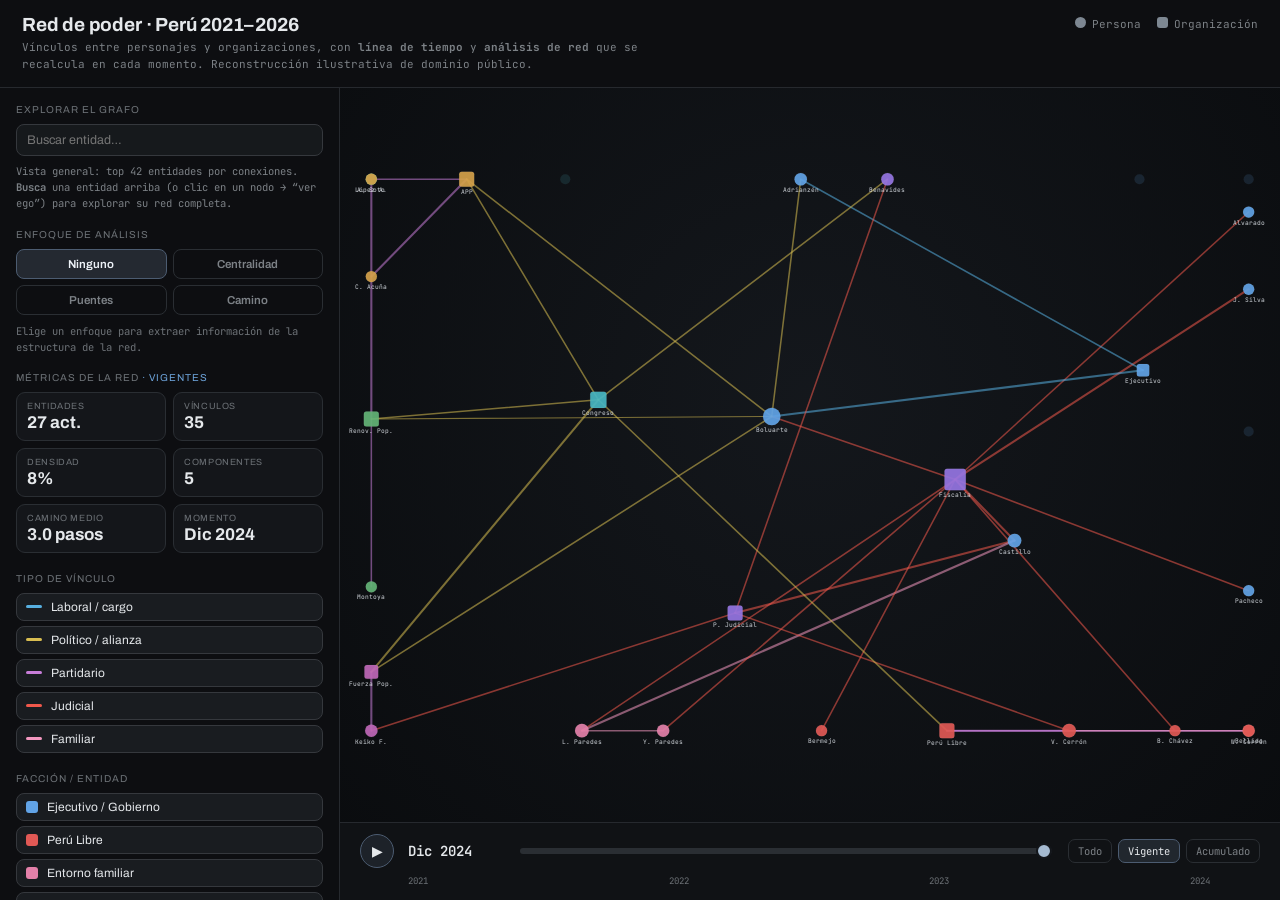
==== commit 58eec913: "mejor front" ====
--- a/src/app/web/red_temporal.html
+++ b/src/app/web/red_temporal.html
@@ -130,7 +130,7 @@
 
     <div class="graph">
       <div class="svgwrap">
-        <svg id="svg" viewBox="0 0 1120 720" preserveAspectRatio="xMidYMid meet"></svg>
+        <svg id="svg" viewBox="0 0 1500 980" preserveAspectRatio="xMidYMid meet"></svg>
       </div>
       <div class="timebar">
         <div class="timerow">
@@ -279,12 +279,13 @@
   selected:null, t:MAX, mode:'vig', playing:false,           // mode: off | vig | acc
   lens:'ninguno', cMetric:'grado', pathFrom:'', pathTo:'',    // lens: ninguno|centralidad|puentes|camino
   focus:null,                                                // entidad enfocada (ego-grafo); null = vista general top-K
+  pairView:null,                                             // par {s,t} cuya evolución+fuentes se muestra
   types:{laboral:true,politico:true,partidario:true,judicial:true,familiar:true},
   facs:Object.fromEntries(facOrder.map(f=>[f,true]))
 };
 const pos={}; let drag=null, playTimer=null, anaCache=null;
 let VIS=new Set();          // entidades visibles actuales (ego del foco, o top-K)
-const TOPK=55;              // nº de entidades en la vista general (sin foco)
+const TOPK=42;              // nº de entidades en la vista general (sin foco)
 
 // Conjunto visible: ego del foco (vecinos directos) o, sin foco, top-K por grado.
 function egoSet(){
@@ -300,6 +301,7 @@
 // Cambiar el foco: recalcula visibles, re-acomoda el layout de ese subconjunto.
 function setFocus(id){
   S.focus = id || null;
+  S.pairView = null;
   if(S.focus){ S.selected=S.focus; }
   VIS = egoSet();
   runLayout(VIS);
@@ -308,7 +310,7 @@
 
 // ===================== LAYOUT (Fruchterman–Reingold) =====================
 function runLayout(idsSet){
-  const W=1120,H=720;
+  const W=1500,H=980;
   const ents = idsSet ? ENT.filter(e=>idsSet.has(e.id)) : ENT;
   const n=ents.length; if(!n)return;
   const idset = idsSet || new Set(ents.map(e=>e.id));
@@ -316,8 +318,8 @@
   const P={};
   ents.forEach(e=>{const a=facAng[e.fac]+(Math.random()-0.5)*0.7;const rr=170+Math.random()*130;P[e.id]={x:W/2+Math.cos(a)*rr,y:H/2+Math.sin(a)*rr};});
   const links=REL.filter(r=>idset.has(r.s)&&idset.has(r.t)).map(r=>[r.s,r.t]);
-  const k=Math.sqrt(W*H/n)*0.82; let temp=W/8;
-  for(let it=0;it<520;it++){
+  const k=Math.sqrt(W*H/n)*1.75; let temp=W/8;   // ↑↑ distancia ideal → mucho más espacio
+  for(let it=0;it<650;it++){
     const disp={}; ents.forEach(e=>disp[e.id]={x:0,y:0});
     for(let i=0;i<n;i++)for(let j=i+1;j<n;j++){
       const a=P[ents[i].id],b=P[ents[j].id];let dx=a.x-b.x,dy=a.y-b.y;let d=Math.sqrt(dx*dx+dy*dy)||0.01;
@@ -325,7 +327,7 @@
       disp[ents[i].id].x+=ux*f;disp[ents[i].id].y+=uy*f;disp[ents[j].id].x-=ux*f;disp[ents[j].id].y-=uy*f;
     }
     for(const [s,t] of links){const a=P[s],b=P[t];if(!a||!b)continue;let dx=a.x-b.x,dy=a.y-b.y;let d=Math.sqrt(dx*dx+dy*dy)||0.01;const f=d*d/k,ux=dx/d,uy=dy/d;disp[s].x-=ux*f;disp[s].y-=uy*f;disp[t].x+=ux*f;disp[t].y+=uy*f;}
-    ents.forEach(e=>{const p=P[e.id];disp[e.id].x-=(p.x-W/2)*0.018;disp[e.id].y-=(p.y-H/2)*0.018;});
+    ents.forEach(e=>{const p=P[e.id];disp[e.id].x-=(p.x-W/2)*0.008;disp[e.id].y-=(p.y-H/2)*0.008;});
     ents.forEach(e=>{const p=P[e.id],dp=disp[e.id];let d=Math.sqrt(dp.x*dp.x+dp.y*dp.y)||0.01;const m=Math.min(d,temp);p.x+=dp.x/d*m;p.y+=dp.y/d*m;p.x=Math.max(50,Math.min(W-50,p.x));p.y=Math.max(50,Math.min(H-50,p.y));});
     temp*=0.985;
   }
@@ -559,15 +561,32 @@
     const e=id2ent[sel];
     const rels=REL.filter(r=>(r.s===sel||r.t===sel)&&S.types[r.k]&&S.facs[id2ent[r.s].fac]&&S.facs[id2ent[r.t].fac])
       .sort((a,b)=>miOf(a.start)-miOf(b.start))
-      .map(r=>{const o=r.s===sel?r.t:r.s;const en=relEnTiempo(r);return `<div class="rel" style="opacity:${en?1:0.35}">
+      .map(r=>{const o=r.s===sel?r.t:r.s;const en=relEnTiempo(r);return `<div class="rel" data-pair-other="${o}" title="ver evolución y fuentes" style="opacity:${en?1:0.35};cursor:pointer">
         <span class="d" style="background:${TYPE[r.k].c}"></span>
-        <div><div class="c">${esc(id2ent[o].label)}</div>
+        <div style="flex:1"><div class="c">${esc(id2ent[o].label)} <span style="color:oklch(0.7 0.1 250);font-size:10px">›</span></div>
         <div class="p mono">${esc(r.pred||TYPE[r.k].n)} · ${esc(monthLabel(miOf(r.start)))}–${r.end?esc(monthLabel(miOf(r.end))):'actualidad'}</div></div></div>`;}).join('');
-    $('selwrap').innerHTML=`<div class="selbox">
+    let sb=`<div class="selbox">
       <div class="top"><div class="name">${esc(e.label)}</div>
         <div style="display:flex;gap:10px;align-items:center">${S.focus===sel?'':`<span data-ego="${sel}" style="cursor:pointer;color:oklch(0.82 0.1 250);font-size:11px;white-space:nowrap">ver ego</span>`}<div class="x" data-clear="1">×</div></div></div>
-      <div class="meta mono">${esc(FAC[e.fac].n)} · ${e.type==='org'?'Organización':'Persona'} · ${deg[sel]||0} vínculos ahora</div>
+      <div class="meta mono">${esc((FAC[e.fac]||{n:'?'}).n)} · ${e.type==='org'?'Organización':'Persona'} · ${deg[sel]||0} vínculos ahora</div>
+      <div class="meta mono" style="margin-top:4px;color:oklch(0.6 0.08 250)">clic en un vínculo → su evolución y fuentes</div>
       ${rels}</div>`;
+    // panel de evolución + fuentes del par seleccionado
+    if(S.pairView){
+      const pr=REL.find(r=>(r.s===S.pairView.s&&r.t===S.pairView.t)||(r.s===S.pairView.t&&r.t===S.pairView.s));
+      if(pr){
+        const steps=(pr.evol||[]).map(s=>`<div style="border-left:2px solid var(--accent);padding:1px 0 1px 9px">
+          <div style="font-size:11px"><span class="mono" style="color:oklch(0.74 0.1 250)">${esc(s.f)}</span> · <b>${esc(s.p)}</b></div>
+          ${s.ev?`<div style="font-size:10.5px;color:var(--mut);margin-top:2px;line-height:1.4">${esc(s.ev)}</div>`:''}
+          ${s.url?`<a href="${esc(s.url)}" target="_blank" rel="noopener" style="font-size:10px;color:oklch(0.78 0.12 230)">fuente ↗</a>`:'<span style="font-size:10px;color:var(--mut2)">sin enlace</span>'}
+        </div>`).join('') || '<div class="mono" style="font-size:11px;color:var(--mut)">sin evidencia registrada</div>';
+        sb+=`<div class="selbox" style="margin-top:-10px;border-color:var(--accent)">
+          <div class="top"><div class="name" style="font-size:13.5px">${esc(id2ent[pr.s].label)} <span style="color:var(--mut)">~</span> ${esc(id2ent[pr.t].label)}</div><div class="x" data-clearpair="1">×</div></div>
+          <div class="meta mono">Evolución · ${(pr.evol||[]).length} momentos · ${pr.count} co-menciones</div>
+          <div style="margin-top:11px;display:flex;flex-direction:column;gap:11px;max-height:320px;overflow:auto">${steps}</div></div>`;
+      }
+    }
+    $('selwrap').innerHTML=sb;
   } else $('selwrap').innerHTML='';
 
   // ---- chips ----
@@ -595,17 +614,19 @@
 }
 
 // ===================== INTERACCIÓN =====================
-function toSvg(ev){const svg=$('svg');const r=svg.getBoundingClientRect();return {x:(ev.clientX-r.left)/r.width*1120,y:(ev.clientY-r.top)/r.height*720};}
+function toSvg(ev){const svg=$('svg');const r=svg.getBoundingClientRect();return {x:(ev.clientX-r.left)/r.width*1500,y:(ev.clientY-r.top)/r.height*980};}
 function setPathPoint(id){ if(!S.pathFrom){S.pathFrom=id;} else if(!S.pathTo&&id!==S.pathFrom){S.pathTo=id;} else {S.pathFrom=id;S.pathTo='';} }
 $('svg').addEventListener('pointerdown',ev=>{const g=ev.target.closest('[data-node]');if(!g)return;ev.preventDefault();drag={id:g.getAttribute('data-node'),moved:false};});
 window.addEventListener('pointermove',ev=>{if(!drag)return;const p=toSvg(ev);pos[drag.id]={x:p.x,y:p.y};drag.moved=true;render();});
-window.addEventListener('pointerup',()=>{if(!drag)return;if(!drag.moved){if(S.lens==='camino')setPathPoint(drag.id);else S.selected=S.selected===drag.id?null:drag.id;render();}drag=null;});
+window.addEventListener('pointerup',()=>{if(!drag)return;if(!drag.moved){if(S.lens==='camino')setPathPoint(drag.id);else{S.selected=S.selected===drag.id?null:drag.id;S.pairView=null;}render();}drag=null;});
 
 document.addEventListener('click',ev=>{
   const L=ev.target.closest('[data-lens]'); if(L){S.lens=L.getAttribute('data-lens');render();return;}
   const M=ev.target.closest('[data-metric]'); if(M){S.cMetric=M.getAttribute('data-metric');render();return;}
   const RS=ev.target.closest('[data-sel]'); if(RS){const id=RS.getAttribute('data-sel');S.selected=S.selected===id?null:id;render();return;}
-  const c=ev.target.closest('[data-clear]'); if(c){S.selected=null;render();return;}
+  const PO=ev.target.closest('[data-pair-other]'); if(PO){S.pairView={s:S.selected,t:PO.getAttribute('data-pair-other')};render();return;}
+  if(ev.target.closest('[data-clearpair]')){S.pairView=null;render();return;}
+  const c=ev.target.closest('[data-clear]'); if(c){S.selected=null;S.pairView=null;render();return;}
   const t=ev.target.closest('[data-type]'); if(t){const k=t.getAttribute('data-type');S.types[k]=!S.types[k];render();return;}
   const f=ev.target.closest('[data-fac]'); if(f){const k=f.getAttribute('data-fac');S.facs[k]=!S.facs[k];render();return;}
 });
@@ -641,7 +662,7 @@
     if(!id2ent[p.s]||!id2ent[p.t])return;
     const idx=p.months.map(miOf);
     REL.push({s:p.s,t:p.t,k:'vinculo',w:Math.min(3,1+Math.log10(p.count||1)),
-      months:p.months,monthsIdx:idx,pred:p.pred,
+      months:p.months,monthsIdx:idx,pred:p.pred,evol:p.evol||[],
       start:p.months[0],end:p.months[p.months.length-1],count:p.count});
   });
   MIN=9999;MAX=-9999; REL.forEach(r=>r.monthsIdx.forEach(m=>{MIN=Math.min(MIN,m);MAX=Math.max(MAX,m);}));
